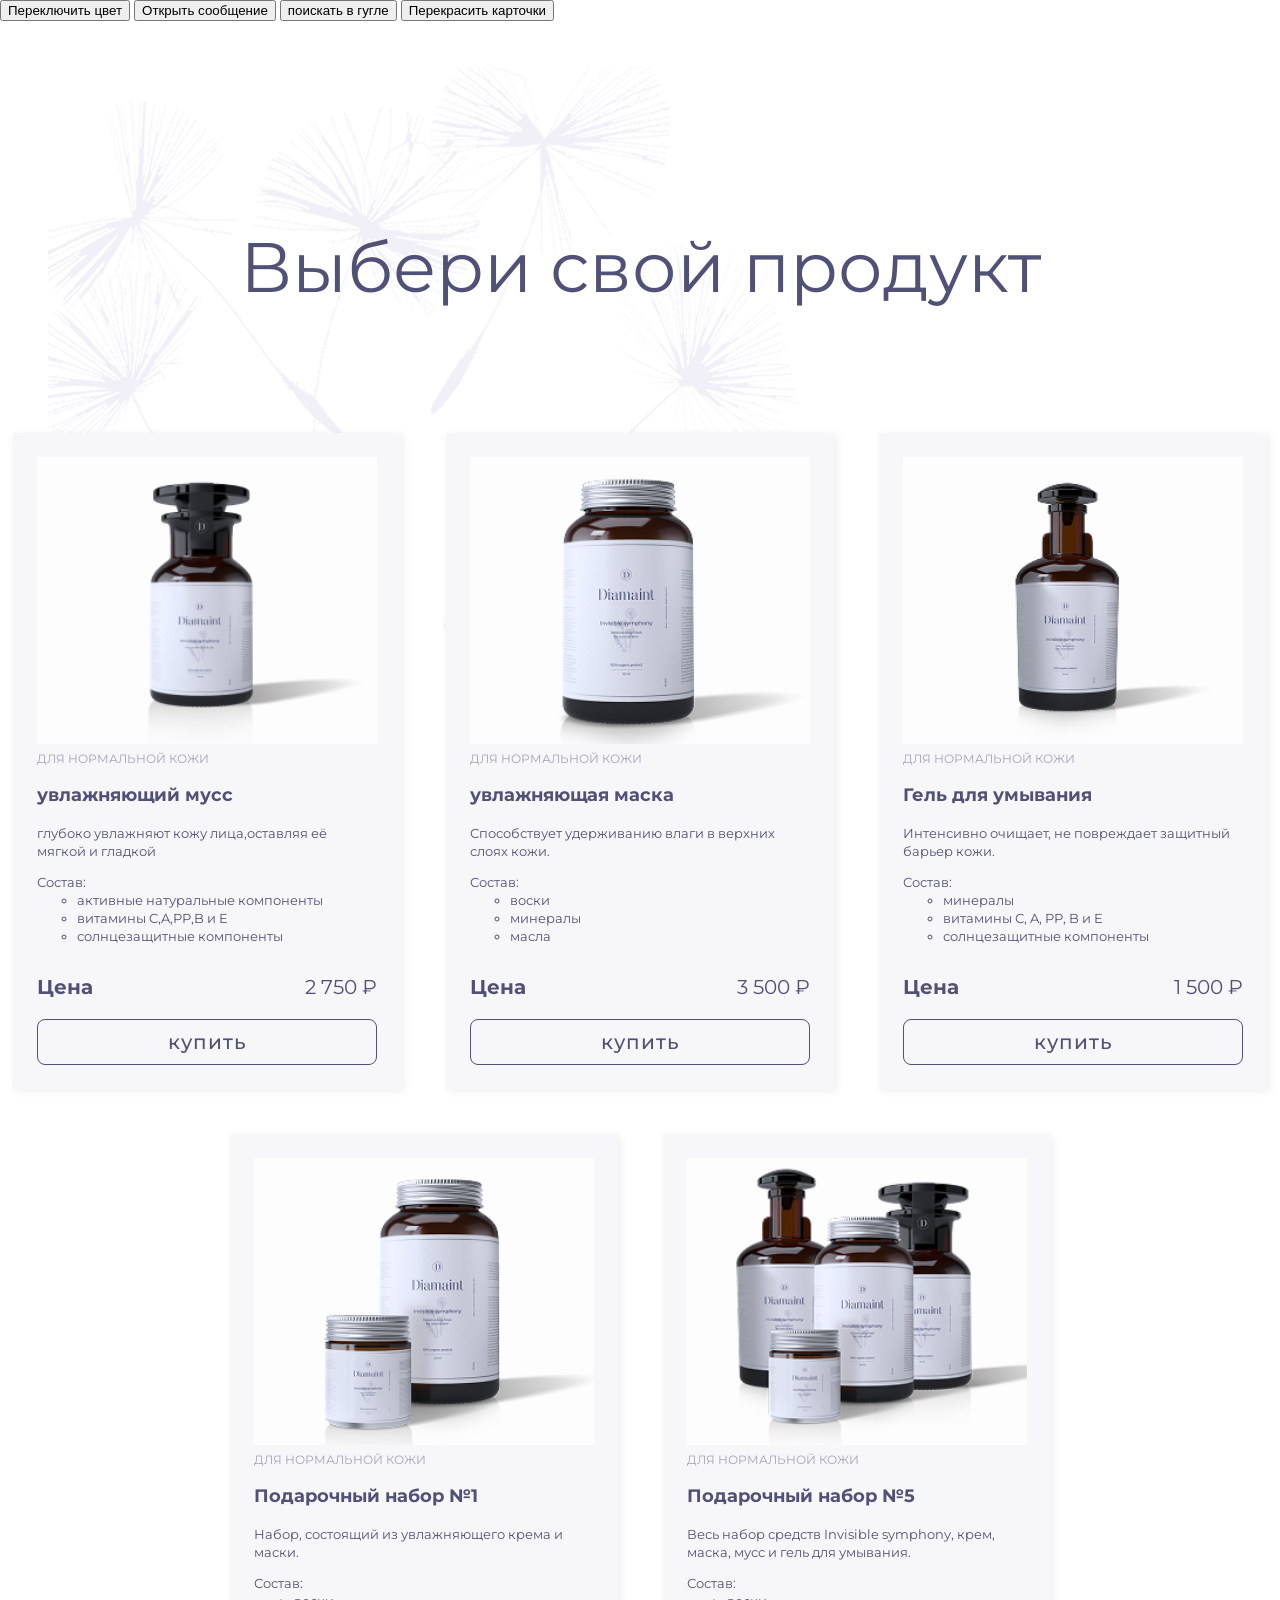
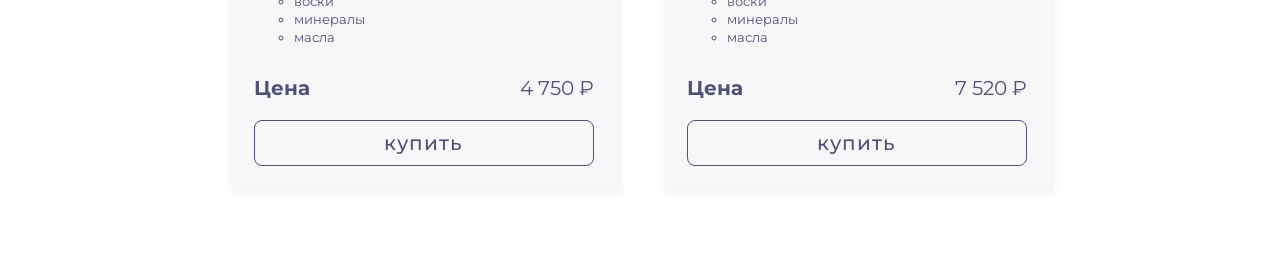
==== index.html @ 19d490ee "homework-8" ====
<!DOCTYPE html>
<html lang="en">
<head>
  <meta charset="UTF-8">
  <meta name="viewport" content="width=device-width, initial-scale=1.0">
  <title>Premium Beauty Products</title>
  <link rel="stylesheet" href="style/style.css">
  <link rel="stylesheet" href="style/clear-list.css">
  <link rel="stylesheet" href="style/compound.css">
  <link rel="stylesheet" href="style/container.css">
  <link rel="stylesheet" href="style/title.css">
  <link rel="stylesheet" href="style/card.css">
  <link rel="stylesheet" href="style/products.css">
  <link rel="preconnect" href="https://fonts.googleapis.com">
  <link rel="preconnect" href="https://fonts.gstatic.com" crossorigin>
  <link href="https://fonts.googleapis.com/css2?family=Montserrat:ital,wght@0,100..900;1,100..900&display=swap" rel="stylesheet">
</head>
<body>
  <main class="main">
    <button class="btn-toggle">Переключить цвет</button>
    <button class="btn-message">Открыть сообщение</button>
    <button class="btn-google">поискать в гугле</button>
    <button id="repaint-card-button">Перекрасить карточки</button>
    <div class="container">
      <h1 class="title">Выбери свой продукт</h1>

      <ul class="products clear-list">
        <li class="products__item card">
          <img src="assets/images/jar-mousse.png" alt="Увлажняющий мусс для лица" class="card__image">
          <span class="card__category">для нормальной кожи</span>
          <h2 class="card__name">увлажняющий мусс</h2>
          <p class="card__description">глубоко увлажняют кожу лица,оставляя её мягкой и гладкой</p>

          <div class="card__compound compound">
            <span class="compound__name">Состав:</span>
            <ul class="compound__list">
              <li>активные натуральные компоненты</li>
              <li>витамины C,A,PP,B и E</li>
              <li>солнцезащитные компоненты</li>
            </ul>
          </div>

          <div class="card__footer">
            <div class="card__price">
              <b>Цена</b>
              <span class="card__price-value">2 750 ₽</span>
            </div>
            <button class="card__button">купить</button>
          </div>
        </liclass=>


        <li class="products__item card">
          <img src="assets/images/jar-mask.png" alt="Увлажняющая маска для лица" class="card__image">
          <span class="card__category">для нормальной кожи</span>
          <h2 class="card__name">увлажняющая маска</h2>
          <p class="card__description">Способствует удерживанию влаги в верхних слоях кожи.</p>

          <div class="card__compound compound">
            <span class="compound__name">Состав:</span>
            <ul class="compound__list">
              <li>воски</li>
              <li>минералы</li>
              <li>масла</li>
            </ul>
          </div>

          <div class="card__footer">
            <div class="card__price">
              <b>Цена</b>
              <span class="card__price-value">3 500 ₽</span>
            </div>
            <button class="card__button">купить</button>
          </div>
        </li>


        <li class="products__item card">
          <img src="assets/images/jar-face_wash.png" alt="гель для умывания лица" class="card__image">
          <span class="card__category">для нормальной кожи</span>
          <h2 class="card__name">Гель для умывания</h2>
          <p class="card__description">Интенсивно очищает, не повреждает защитный барьер кожи.</p>

          <div class="card__compound compound">
            <span class="compound__name">Состав:</span>
            <ul class="compound__list">
              <li>минералы</li>
              <li>витамины С, A, PP, B и E</li>
              <li>солнцезащитные компоненты</li>
            </ul>
          </div>

          <div class="card__footer">
            <div class="card__price">
              <b>Цена</b>
              <span class="card__price-value">1 500 ₽</span>
            </div>
            <button class="card__button">купить</button>
          </div>
        </li>


        <li class="products__item card">
          <img src="assets/images/jar-gift_packNo1.png" alt="Подарочный набор №1" class="card__image">
          <span class="card__category">для нормальной кожи</span>
          <h2 class="card__name">Подарочный набор №1</h2>
          <p class="card__description">Набор, состоящий из увлажняющего крема и маски.</p>

          <div class="card__compound compound">
            <span class="compound__name">Состав:</span>
            <ul class="compound__list">
              <li>воски</li>
              <li>минералы</li>
              <li>масла</li>
            </ul>
          </div>

          <div class="card__footer">
            <div class="card__price">
              <b>Цена</b>
              <span class="card__price-value">4 750 ₽</span>
            </div>
            <button class="card__button">купить</button>
          </div>
        </li>


        <li class="products__item card">
          <img src="assets/images/jar-gift_pack_No5.png" alt="Подарочный набор №5" class="card__image">
          <span class="card__category">для нормальной кожи</span>
          <h2 class="card__name">Подарочный набор №5</h2>
          <p class="card__description">Весь набор средств Invisible symphony, крем, маска, мусс и гель для умывания.</p>

          <div class="card__compound compound">
            <span class="compound__name">Состав:</span>
            <ul class="compound__list">
              <li>воски</li>
              <li>минералы</li>
              <li>масла</li>
            </ul>
          </div>

          <div class="card__footer">
            <div class="card__price">
              <b>Цена</b>
              <span class="card__price-value">7 520 ₽</span>
            </div>
            <button class="card__button">купить</button>
          </div>
        </li>
      </ul>
    </div>
  </main>
  <script src="main.js"></script>
  <script src="homework-7.js"></script>
  <script src="homework-8.js"></script>
</body>
</html>
---- style/style.css ----
*::before
*::after {
  box-sizing: border-box;
}

body {
  font-family: "Montserrat", sans-serif;
  color: #515076;
  margin: 0;
}
---- style/clear-list.css ----
.clear-list {
  list-style: none;
  padding: 0;
  margin: 0;
}
---- style/compound.css ----
.compound {
  font-size: 13px;
  line-height: 18px;
}
---- style/container.css ----
.container {
  padding-top: 160px;
  margin: 0;
  background-image: url("../assets/images/dandelions-background.png");
  background-size: auto;
  background-repeat: no-repeat;
  background-position: 48px 0px;
}
---- style/title.css ----
.title {
  text-align: center;
  font-size: 70px;
  font-style: normal;
  font-weight: 400;
  line-height: 78px;
}
---- style/card.css ----
.card {
  background: #f7f7fa;
  padding: 24px;
  width: 100%;
  box-shadow: 2px 2px 8px #5150761A;
  transition: transform 0.3s ease, box-shadow 0.3s ease;
}

.card:hover {
  transform: translateY(-5px);
  box-shadow: 2px 2px 12px #51507633;
}

.card__image {
  width: 100%;
}

.card__category {
  font-size: 12px;
  color: #A5A3B9;
  text-transform: uppercase;
}

.card__name {
  font-size: 18px;
  line-height: 27px;
  font-weight: 700;
}

.card__description {
  font-size: 13px;
  line-height: 18px;
  font-weight: 400;
}

.card__price {
  font-size: 20px;
  display: flex;
  justify-content: space-between;
  margin-top: 30px;
  padding-bottom: 20px;
}

.card__price-value {
  font-weight: 400
}

.card__button {
  font: inherit;
  font-size: 20px;
  font-weight: 500;
  letter-spacing: 1px;
  color: #515076;
  padding: 10px;
  border: solid 1px #515076;
  border-radius: 8px;
  background-color: transparent;
  width: 100%;
  transition: background-color 0.3s ease, transform 0.3s ease;
}

.card__button:hover {
  background-color: #515076;
  color: #fff;
  transform: translateY(-2px);
}

.active-color {
  background-color: #00FF00;
  color: white
}
---- style/products.css ----
.products {
  display: flex;
  flex-wrap: wrap;
  gap: 45px;
  justify-content: center;
  padding-top: 80px;
  padding-bottom: 80px;
}

.products__item { 
  width: 340px; 
}
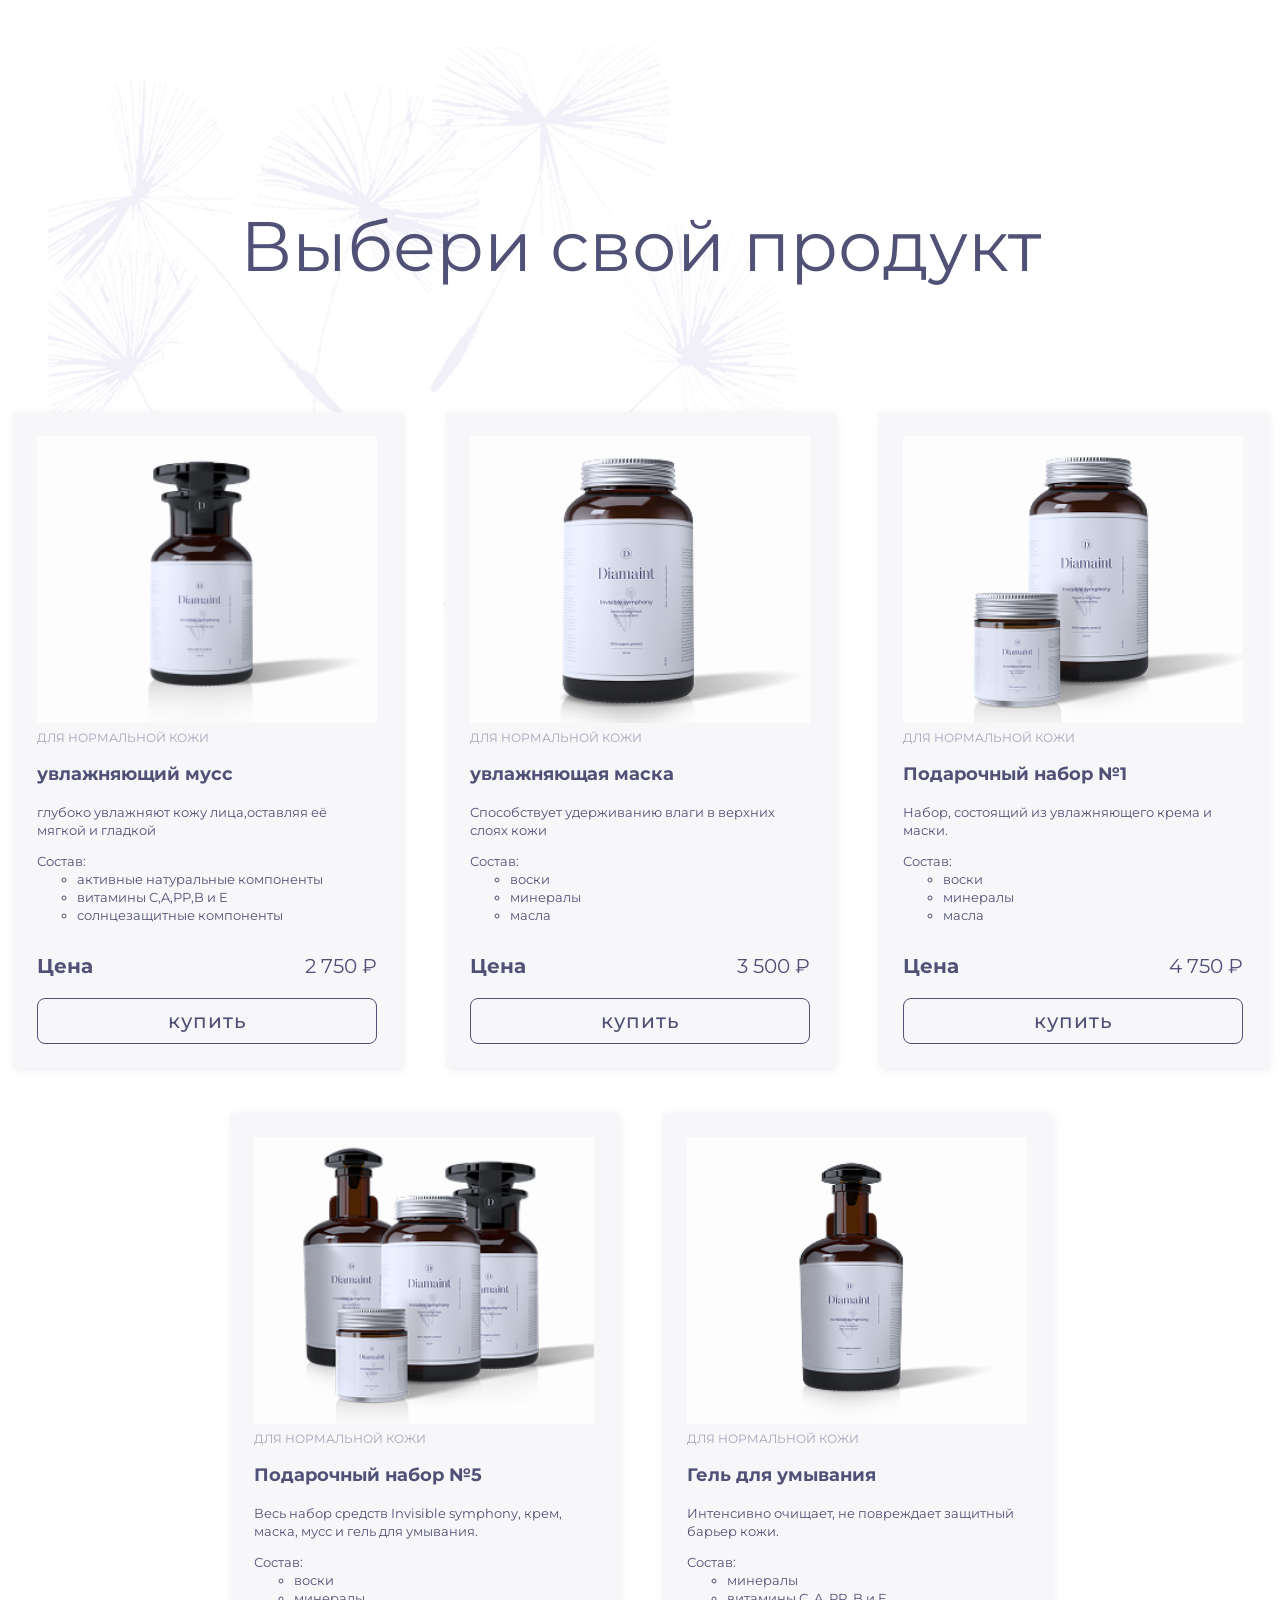
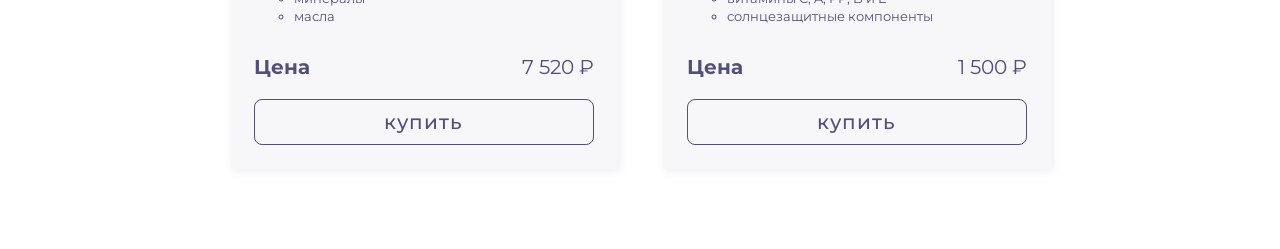
==== commit cbf53294: "rewrote the cards in JavaScript" ====
--- a/index.html
+++ b/index.html
@@ -1,6 +1,7 @@
 <!DOCTYPE html>
 <html lang="en">
 <head>
+
   <meta charset="UTF-8">
   <meta name="viewport" content="width=device-width, initial-scale=1.0">
   <title>Premium Beauty Products</title>
@@ -14,145 +15,47 @@
   <link rel="preconnect" href="https://fonts.googleapis.com">
   <link rel="preconnect" href="https://fonts.gstatic.com" crossorigin>
   <link href="https://fonts.googleapis.com/css2?family=Montserrat:ital,wght@0,100..900;1,100..900&display=swap" rel="stylesheet">
+
 </head>
 <body>
   <main class="main">
-    <button class="btn-toggle">Переключить цвет</button>
+<!--<button class="btn-toggle">Переключить цвет</button>
     <button class="btn-message">Открыть сообщение</button>
     <button class="btn-google">поискать в гугле</button>
-    <button id="repaint-card-button">Перекрасить карточки</button>
+    <button id="repaint-card-button">Перекрасить карточки</button>-->
     <div class="container">
       <h1 class="title">Выбери свой продукт</h1>
+        <ul id="card-list" class="products clear-list"></ul>
 
-      <ul class="products clear-list">
-        <li class="products__item card">
-          <img src="assets/images/jar-mousse.png" alt="Увлажняющий мусс для лица" class="card__image">
-          <span class="card__category">для нормальной кожи</span>
-          <h2 class="card__name">увлажняющий мусс</h2>
-          <p class="card__description">глубоко увлажняют кожу лица,оставляя её мягкой и гладкой</p>
+        <template id ="card-template">
+          <li class="products__item card">
+            <img src="" alt="" class="card__image">
+            <span class="card__category"></span>
+            <h2 class="card__name"></h2>
+            <p class="card__description"></p>
 
-          <div class="card__compound compound">
-            <span class="compound__name">Состав:</span>
-            <ul class="compound__list">
-              <li>активные натуральные компоненты</li>
-              <li>витамины C,A,PP,B и E</li>
-              <li>солнцезащитные компоненты</li>
-            </ul>
-          </div>
+            <div class="card__compound compound">
+              <span class="compound__name">Состав:</span>
+              <ul class="compound__list"></ul>
+            </div>
 
-          <div class="card__footer">
-            <div class="card__price">
-              <b>Цена</b>
-              <span class="card__price-value">2 750 ₽</span>
+            <div class="card__footer">
+              <div class="card__price">
+                <b>Цена</b>
+                <span class="card__price-value"></span>
+              </div>
+              <button class="card__button">купить</button>
             </div>
-            <button class="card__button">купить</button>
-          </div>
-        </liclass=>
-
-
-        <li class="products__item card">
-          <img src="assets/images/jar-mask.png" alt="Увлажняющая маска для лица" class="card__image">
-          <span class="card__category">для нормальной кожи</span>
-          <h2 class="card__name">увлажняющая маска</h2>
-          <p class="card__description">Способствует удерживанию влаги в верхних слоях кожи.</p>
-
-          <div class="card__compound compound">
-            <span class="compound__name">Состав:</span>
-            <ul class="compound__list">
-              <li>воски</li>
-              <li>минералы</li>
-              <li>масла</li>
-            </ul>
-          </div>
-
-          <div class="card__footer">
-            <div class="card__price">
-              <b>Цена</b>
-              <span class="card__price-value">3 500 ₽</span>
-            </div>
-            <button class="card__button">купить</button>
-          </div>
-        </li>
-
-
-        <li class="products__item card">
-          <img src="assets/images/jar-face_wash.png" alt="гель для умывания лица" class="card__image">
-          <span class="card__category">для нормальной кожи</span>
-          <h2 class="card__name">Гель для умывания</h2>
-          <p class="card__description">Интенсивно очищает, не повреждает защитный барьер кожи.</p>
-
-          <div class="card__compound compound">
-            <span class="compound__name">Состав:</span>
-            <ul class="compound__list">
-              <li>минералы</li>
-              <li>витамины С, A, PP, B и E</li>
-              <li>солнцезащитные компоненты</li>
-            </ul>
-          </div>
-
-          <div class="card__footer">
-            <div class="card__price">
-              <b>Цена</b>
-              <span class="card__price-value">1 500 ₽</span>
-            </div>
-            <button class="card__button">купить</button>
-          </div>
-        </li>
-
-
-        <li class="products__item card">
-          <img src="assets/images/jar-gift_packNo1.png" alt="Подарочный набор №1" class="card__image">
-          <span class="card__category">для нормальной кожи</span>
-          <h2 class="card__name">Подарочный набор №1</h2>
-          <p class="card__description">Набор, состоящий из увлажняющего крема и маски.</p>
-
-          <div class="card__compound compound">
-            <span class="compound__name">Состав:</span>
-            <ul class="compound__list">
-              <li>воски</li>
-              <li>минералы</li>
-              <li>масла</li>
-            </ul>
-          </div>
-
-          <div class="card__footer">
-            <div class="card__price">
-              <b>Цена</b>
-              <span class="card__price-value">4 750 ₽</span>
-            </div>
-            <button class="card__button">купить</button>
-          </div>
-        </li>
-
-
-        <li class="products__item card">
-          <img src="assets/images/jar-gift_pack_No5.png" alt="Подарочный набор №5" class="card__image">
-          <span class="card__category">для нормальной кожи</span>
-          <h2 class="card__name">Подарочный набор №5</h2>
-          <p class="card__description">Весь набор средств Invisible symphony, крем, маска, мусс и гель для умывания.</p>
-
-          <div class="card__compound compound">
-            <span class="compound__name">Состав:</span>
-            <ul class="compound__list">
-              <li>воски</li>
-              <li>минералы</li>
-              <li>масла</li>
-            </ul>
-          </div>
-
-          <div class="card__footer">
-            <div class="card__price">
-              <b>Цена</b>
-              <span class="card__price-value">7 520 ₽</span>
-            </div>
-            <button class="card__button">купить</button>
-          </div>
-        </li>
-      </ul>
+          </li> 
+        </template>
     </div>
   </main>
+
   <script src="main.js"></script>
   <script src="homework-7.js"></script>
   <script src="homework-8.js"></script>
+  <script type="module" src="homework-9.js"></script>
+  <script type="module" src="homework-10.js"></script>
+
 </body>
 </html>
--- a/style/card.css
+++ b/style/card.css
@@ -1,7 +1,7 @@
 .card {
+  width: 100%;
   background: #f7f7fa;
   padding: 24px;
-  width: 100%;
   box-shadow: 2px 2px 8px #5150761A;
   transition: transform 0.3s ease, box-shadow 0.3s ease;
 }
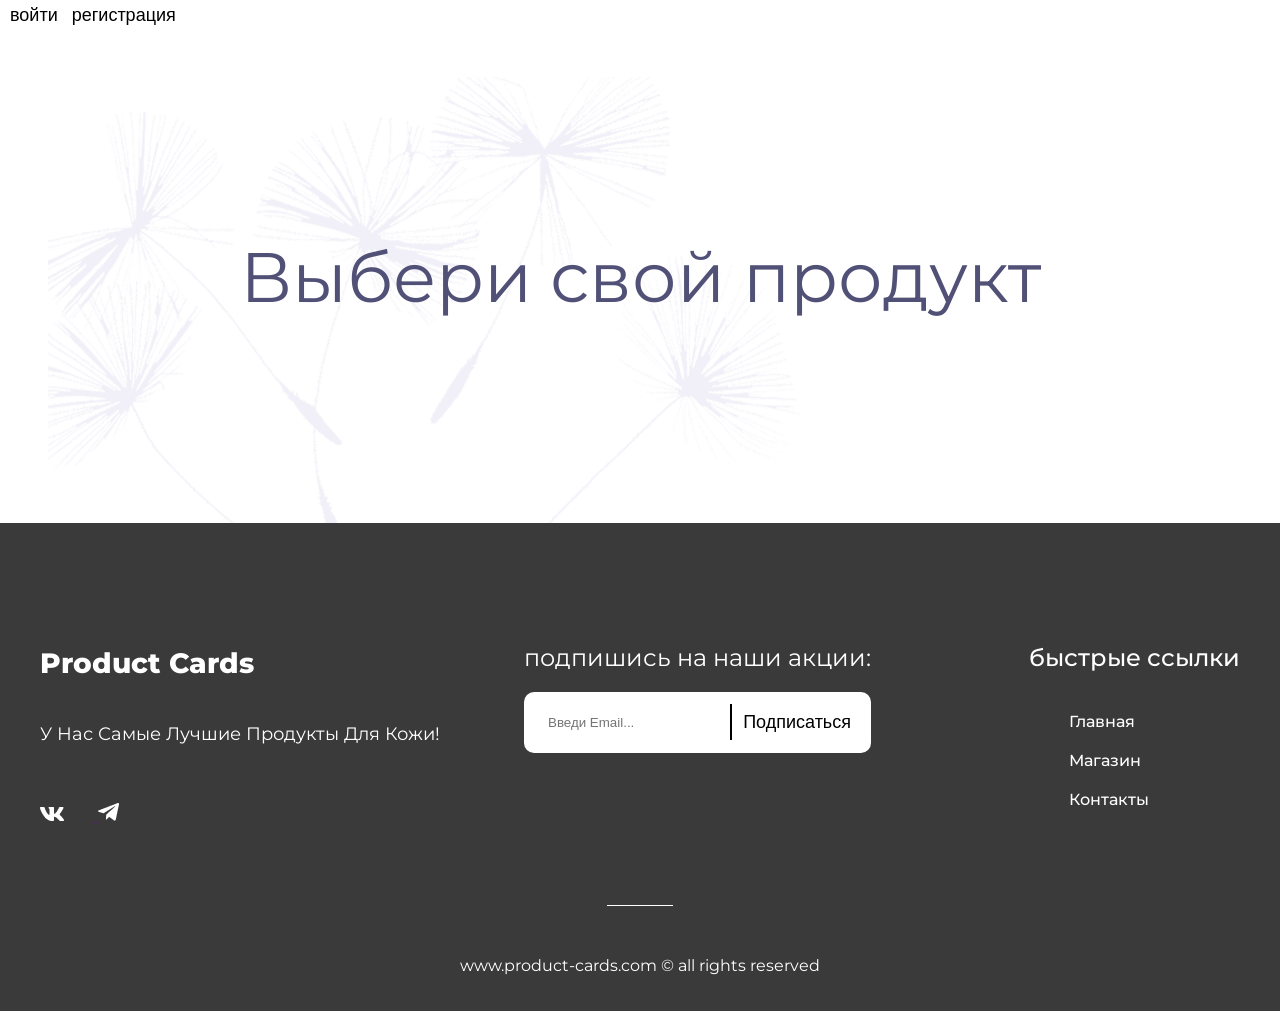
==== commit 8cc2c526: "homework 11" ====
--- a/index.html
+++ b/index.html
@@ -1,10 +1,12 @@
 <!DOCTYPE html>
 <html lang="en">
+
 <head>
-
   <meta charset="UTF-8">
   <meta name="viewport" content="width=device-width, initial-scale=1.0">
   <title>Premium Beauty Products</title>
+
+  <link rel="stylesheet" href="style/modal.css">
   <link rel="stylesheet" href="style/style.css">
   <link rel="stylesheet" href="style/clear-list.css">
   <link rel="stylesheet" href="style/compound.css">
@@ -12,50 +14,127 @@
   <link rel="stylesheet" href="style/title.css">
   <link rel="stylesheet" href="style/card.css">
   <link rel="stylesheet" href="style/products.css">
+  <link rel="stylesheet" href="style/footer.css">
+  <link rel="stylesheet" href="style/header.css">
+  <link rel="stylesheet" href="style/overlay.css">
+
   <link rel="preconnect" href="https://fonts.googleapis.com">
   <link rel="preconnect" href="https://fonts.gstatic.com" crossorigin>
-  <link href="https://fonts.googleapis.com/css2?family=Montserrat:ital,wght@0,100..900;1,100..900&display=swap" rel="stylesheet">
+  <link href="https://fonts.googleapis.com/css2?family=Montserrat:ital,wght@0,100..900;1,100..900&display=swap"
+    rel="stylesheet">
 
 </head>
+
 <body>
+
+  <header>
+    <button class="login-button modal__login-button">войти</button>
+    <button class="registration-button modal__registration-button">регистрация</button>
+  </header>
+
+  <div class="modal modal_registration">
+    <div class="modal-showed">
+      <h2 class="modal__title">регистрация</h2>
+
+      <form class="modal__inputs">
+        <input type="text" name="name" placeholder="Введите Имя..." required>
+        <input type="text" name="surname" placeholder="Введите Фамилию..." required>
+        <input type="date" name="birth-date" placeholder="Введите дату рождения..." required>
+        <input type="text" name="login" placeholder="придумайте Логин..." required>
+        <input type="email" name="email" placeholder="Введите email..." required>
+        <input id="password" type="password" name="password" placeholder="введите пароль..." required>
+        <input id="second-password" type="password" name="password" placeholder="Введите Пароль ещё раз..." required>
+        <button type="submit">подтвердить</button>
+      </form>
+
+      <button class="modal__exit">&#10006</button>
+    </div>
+  </div>
+
+  <div class="modal modal_login">
+    <div class="modal-showed">
+      <h2 class="modal__title">вход</h2>
+
+      <form class="modal__inputs">
+        <input type="text" name="login" placeholder="Введите Логин..." required>
+        <input type="password" name="password" placeholder="Введите Пароль..." required>
+        <button class="validation-check" type="submit">подтвердить</button>
+      </form>
+
+      <button class="modal__exit">&#10006</button>
+    </div>
+  </div>
+
   <main class="main">
-<!--<button class="btn-toggle">Переключить цвет</button>
-    <button class="btn-message">Открыть сообщение</button>
-    <button class="btn-google">поискать в гугле</button>
-    <button id="repaint-card-button">Перекрасить карточки</button>-->
     <div class="container">
       <h1 class="title">Выбери свой продукт</h1>
-        <ul id="card-list" class="products clear-list"></ul>
+      <ul id="card-list" class="products clear-list"></ul>
 
-        <template id ="card-template">
-          <li class="products__item card">
-            <img src="" alt="" class="card__image">
-            <span class="card__category"></span>
-            <h2 class="card__name"></h2>
-            <p class="card__description"></p>
+      <template id="card-template">
+        <li class="products__item card">
+          <img src="" alt="" class="card__image">
+          <span class="card__category"></span>
+          <h2 class="card__name"></h2>
+          <p class="card__description"></p>
 
-            <div class="card__compound compound">
-              <span class="compound__name">Состав:</span>
-              <ul class="compound__list"></ul>
+          <div class="card__compound compound">
+            <span class="compound__name">Состав:</span>
+            <ul class="compound__list"></ul>
+          </div>
+
+          <div class="card__footer">
+            <div class="card__price">
+              <b>Цена</b>
+              <span class="card__price-value"></span>
             </div>
-
-            <div class="card__footer">
-              <div class="card__price">
-                <b>Цена</b>
-                <span class="card__price-value"></span>
-              </div>
-              <button class="card__button">купить</button>
-            </div>
-          </li> 
-        </template>
+            <button class="card__button">купить</button>
+          </div>
+        </li>
+      </template>
     </div>
   </main>
 
-  <script src="main.js"></script>
-  <script src="homework-7.js"></script>
-  <script src="homework-8.js"></script>
-  <script type="module" src="homework-9.js"></script>
-  <script type="module" src="homework-10.js"></script>
+  <footer class="footer">
+    <div class="footer__container">
+      <div>
+        <h2 class="footer__name">Product Cards</h2>
+        <p class="footer__description">У Нас Самые Лучшие Продукты Для Кожи!</p>
+        <a href="">
+          <img class="footer__img" src="assets\images\vk.png" alt="vk">
+        </a>
+        <a href="">
+          <img class="footer__img" src="assets\images\tg.png" alt="tg">
+        </a>
+      </div>
 
+        <form class="footer__form" id="footer__form">
+          <h2 class="form-title">подпишись на наши акции:</h2>
+          <div class="email-input" id="footer__form">
+            <input class="footer__email" type="email" name="email" placeholder="Введи Email..." required>
+            <img class="vertical-line" src="assets\images\vertical-line.png" alt="vertical-line">
+            <button class="email-input__button" type="submit">Подписаться</button>
+          </div>
+        </form>
+
+      <nav class="menu">
+        <h2 class="menu__title">быстрые ссылки</h2>
+        <ul class="menu__list">
+          <li><a class="menu__link" href="#">Главная</a></li>
+          <li><a class="menu__link" href="#">Магазин</a></li>
+          <li><a class="menu__link" href="#">Контакты</a></li>
+        </ul>
+      </nav>
+    </div>
+    <img class="horizontal-line" src="assets\images\horizontal-line.png" alt="horizontal-line">
+    <p class="site-name">www.product-cards.com © all rights reserved</p>
+  </footer>
+
+  <script src="script/main.js"></script>
+  <script src="script/homework-7.js"></script>
+  <script src="script/homework-8.js"></script>
+  <script type="module" src="script/homework-9.js"></script>
+  <script type="module" src="script/homework-10.js"></script>
+  <script type="module" src="script/homework-11.js"></script>
 </body>
+
 </html>
--- a/style/modal.css
+++ b/style/modal.css
@@ -0,0 +1,51 @@
+.modal{
+  display: none;
+  position: fixed;
+  inset: 0;
+  cursor: pointer;
+  padding: 30px;
+  overflow-y: auto;
+  z-index: 4;
+}
+
+.modal-showed {
+  position: relative;
+  max-width: 600px;
+  background-color: azure;
+  margin: auto;
+  color: black;
+  border-radius: 16px;
+  padding: 30px;
+  cursor: default;
+}
+
+.modal__title {
+  margin-bottom: 30px;
+  text-align: center;
+}
+
+.modal__exit {
+  background-color: transparent;
+  border: none;
+  cursor: pointer;
+  position: absolute;
+  top: 8px;
+  right: 16px;
+  font-size: 18px;
+}
+
+.modal__inputs {
+  display: flex;
+  flex-direction: column;
+  justify-content: flex-start;
+  align-content: flex-start;
+  gap: 10px;
+}
+
+.modal__inputs input {
+  background-color: transparent;
+  border-radius: 5px;
+  height: 40px;
+  border: 1px solid;
+  padding: 15px;
+}
--- a/style/style.css
+++ b/style/style.css
@@ -1,6 +1,7 @@
 *::before
 *::after {
   box-sizing: border-box;
+  text-decoration: none;
 }
 
 body {
--- a/style/footer.css
+++ b/style/footer.css
@@ -0,0 +1,99 @@
+.footer {
+  background-color: #3A3A3A;
+  color: #FFFFFF;
+  box-sizing: border-box;
+  padding: 100px 40px 20px;
+}
+
+.footer__name {
+  font-size: 28px;
+  padding-bottom: 20px;
+  font-weight: 800;
+}
+
+.footer__description {
+  font-size: 18px;
+  padding-bottom: 40px;
+  font-weight: 400;
+}
+
+.footer__img {
+  padding-right: 30px;
+}
+
+.footer__container {
+  display: flex;
+  align-items: start;
+  gap: 10px;
+}
+
+.footer__form {
+  margin: 0 auto;
+}
+
+.form-title {
+  font-size: 24px;
+  font-weight: 400;
+}
+
+.email-input {
+  background-color: #FFFFFF;
+  border-radius: 10px;
+  height: 61px;
+  display: flex;
+  align-items: center;
+  justify-content: center;
+}
+
+.email-input input {
+  flex: 1;
+  border: none;
+  outline: none;
+  padding-left: 24px;
+}
+
+.vertical-line {
+  width: 2px;
+}
+
+.email-input__button {
+  margin: 5px;
+  border: none;
+  background-color: transparent;
+  font-size: 18px;
+  padding-right: 15px;
+}
+
+.menu {
+  margin-left: auto;
+}
+
+.menu__list {
+  display: flex;
+  flex-direction: column;
+  gap: 20px;
+  list-style: none;
+  align-items: flex-start;
+}
+
+.menu__title {
+  font-size: 24px;
+  padding-bottom: 20px;
+  font-weight: 500;
+}
+
+.menu__link {
+  color: #FFFFFF;
+  font-weight: 500;
+  text-decoration: none;
+}
+
+.horizontal-line {
+  display: block;
+  margin: 80px auto 50px;
+}
+
+.site-name {
+  text-align: center;
+  font-weight: 400;
+}
--- a/style/header.css
+++ b/style/header.css
@@ -0,0 +1,14 @@
+.registration-button {
+  border: none;
+  background-color: transparent;
+  padding: 5px;
+  font-size: 18px;
+}
+
+.login-button {
+  border: none;
+  background-color: transparent;
+  padding: 5px;
+  margin-left: 5px;
+  font-size: 18px;
+}
--- a/style/overlay.css
+++ b/style/overlay.css
@@ -0,0 +1,14 @@
+.overlay {
+  overflow: hidden;
+}
+
+.overlay:after{
+  content: "";
+  position: absolute;
+  z-index: 2;
+  background-color: rgba(0, 0, 0, 0.5);
+  width: 100%;
+  height: 100%;
+  top: 0;
+  left: 0;
+}
